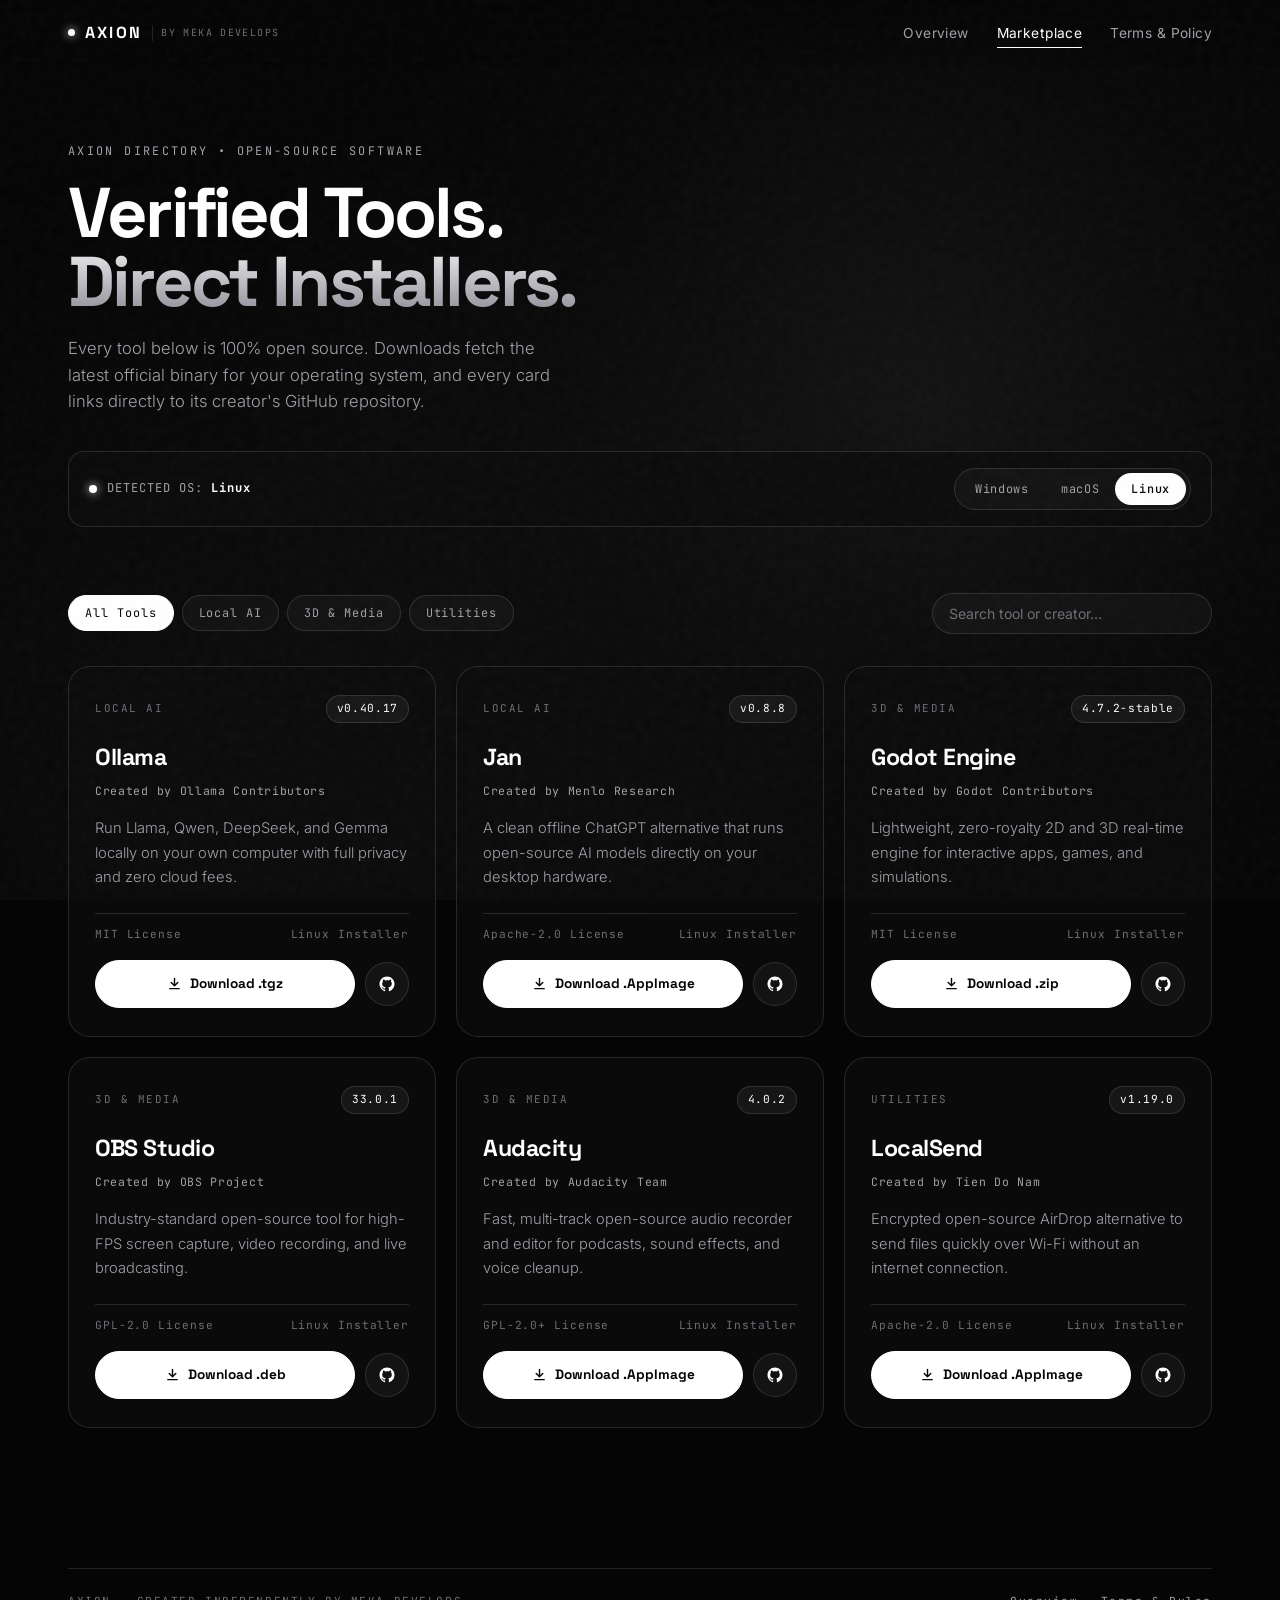
==== marketplace.html @ 970dd186 "Add marketplace.html for open-source tools listing This file contains the HTML structure for the mar" ====
<!DOCTYPE html>
<html lang="en">
<head>
  <meta charset="UTF-8">
  <meta name="viewport" content="width=device-width, initial-scale=1.0">
  <meta name="theme-color" content="#050505">
  <title>Marketplace — AXION Open-Source Software | Meka Develops</title>
  <meta name="description" content="Download verified open-source tools directly for Windows, macOS, and Linux with live latest versions and creator GitHub links.">

  <link rel="icon" type="image/svg+xml" href="data:image/svg+xml,%3Csvg xmlns='http://www.w3.org/2000/svg' viewBox='0 0 64 64'%3E%3Crect width='64' height='64' rx='16' fill='%23050505'/%3E%3Crect x='14' y='22' width='36' height='20' rx='10' fill='%23ffffff'/%3E%3Crect x='18' y='26' width='28' height='12' rx='6' fill='%23050505'/%3E%3Ccircle cx='26' cy='32' r='2.5' fill='%23ffffff'/%3E%3Ccircle cx='38' cy='32' r='2.5' fill='%23ffffff'/%3E%3C/svg%3E">

  <link rel="preconnect" href="https://fonts.googleapis.com">
  <link rel="preconnect" href="https://fonts.gstatic.com" crossorigin>
  <link href="https://fonts.googleapis.com/css2?family=Inter:wght@300;400;500&family=JetBrains+Mono:wght@400;500&family=Space+Grotesk:wght@500;700&display=swap" rel="stylesheet">

  <link rel="stylesheet" href="css/style.css">
</head>
<body>
  <a href="#main-content" class="skip-link">Skip to main content</a>
  <div class="grain-overlay" aria-hidden="true"></div>

  <div class="cursor-dot" id="cursor-dot" aria-hidden="true"></div>
  <div class="cursor-ring" id="cursor-ring" aria-hidden="true"></div>

  <header class="site-header">
    <div class="container header-inner">
      <a href="index.html" class="brand" data-cursor="link">
        <span class="brand-dot" aria-hidden="true"></span>
        <span>AXION</span>
        <span class="brand-sub">BY MEKA DEVELOPS</span>
      </a>

      <nav class="site-nav" aria-label="Primary navigation">
        <a href="index.html" class="nav-link" data-cursor="link">Overview</a>
        <a href="marketplace.html" class="nav-link is-active" data-cursor="link">Marketplace</a>
        <a href="terms.html" class="nav-link" data-cursor="link">Terms &amp; Policy</a>
      </nav>
    </div>
  </header>

  <main id="main-content">
    <section class="page-hero">
      <div class="container">
        <p class="eyebrow hero-animate">AXION DIRECTORY • OPEN-SOURCE SOFTWARE</p>
        <h1 class="page-hero-title hero-animate">Verified Tools.<br>Direct Installers.</h1>
        <p class="hero-subtitle hero-animate">
          Every tool below is 100% open source. Downloads fetch the latest official binary for your operating system, and every card links directly to its creator's GitHub repository.
        </p>

        <!-- Automatic OS Detector & Platform Switcher -->
        <div class="os-banner hero-animate">
          <div class="os-detected">
            <span class="os-dot" aria-hidden="true"></span>
            <span>DETECTED OS: <strong id="detected-os-name">Windows</strong></span>
          </div>

          <div class="os-switcher" role="group" aria-label="Choose target operating system">
            <button type="button" class="os-btn" data-os="windows" data-cursor="button">Windows</button>
            <button type="button" class="os-btn" data-os="mac" data-cursor="button">macOS</button>
            <button type="button" class="os-btn" data-os="linux" data-cursor="button">Linux</button>
          </div>
        </div>
      </div>
    </section>

    <section class="section">
      <div class="container">
        <!-- Category Filters & Search -->
        <div class="marketplace-controls">
          <div class="category-tabs" role="group" aria-label="Filter software by category">
            <button type="button" class="cat-tab is-active" data-category="all" data-cursor="button">All Tools</button>
            <button type="button" class="cat-tab" data-category="ai" data-cursor="button">Local AI</button>
            <button type="button" class="cat-tab" data-category="media" data-cursor="button">3D &amp; Media</button>
            <button type="button" class="cat-tab" data-category="utils" data-cursor="button">Utilities</button>
          </div>

          <div class="search-wrap">
            <input
              type="search"
              id="tool-search"
              class="search-input"
              placeholder="Search tool or creator..."
              aria-label="Search open-source tools"
            >
          </div>
        </div>

        <!-- Open-Source Tool Cards Grid -->
        <div class="tools-grid">
          <!-- 1. Ollama -->
          <article class="tool-card reveal" data-tool-id="ollama" data-category="ai">
            <div class="tool-top">
              <span class="tool-category">Local AI</span>
              <span class="version-badge">v0.40.17</span>
            </div>
            <h2 class="tool-name">Ollama</h2>
            <p class="tool-creator">Created by Ollama Contributors</p>
            <p class="tool-desc">
              Run Llama, Qwen, DeepSeek, and Gemma locally on your own computer with full privacy and zero cloud fees.
            </p>
            <div class="tool-meta-row">
              <span>MIT License</span>
              <span class="tool-os-target">Windows Installer</span>
            </div>
            <div class="tool-actions">
              <a href="https://ollama.com/download/OllamaSetup.exe" class="tool-download-btn" data-cursor="button">
                <svg width="15" height="15" viewBox="0 0 16 16" fill="none" aria-hidden="true">
                  <path d="M8 2.5V10.5M8 10.5L11.5 7M8 10.5L4.5 7M3 13.5H13" stroke="currentColor" stroke-width="1.5" stroke-linecap="round" stroke-linejoin="round"/>
                </svg>
                <span class="dl-label">Download .exe</span>
              </a>
              <a href="https://github.com/ollama/ollama" target="_blank" rel="noopener noreferrer" class="tool-github-btn" aria-label="View Ollama on GitHub" title="View source on GitHub" data-cursor="button">
                <svg width="18" height="18" viewBox="0 0 24 24" fill="currentColor" aria-hidden="true">
                  <path d="M12 2C6.477 2 2 6.484 2 12.017c0 4.425 2.865 8.18 6.839 9.504.5.092.682-.217.682-.483 0-.237-.008-.868-.013-1.703-2.782.605-3.369-1.343-3.369-1.343-.454-1.158-1.11-1.466-1.11-1.466-.908-.62.069-.608.069-.608 1.003.07 1.53 1.032 1.53 1.032.892 1.53 2.341 1.088 2.91.832.092-.647.35-1.088.636-1.338-2.22-.253-4.555-1.113-4.555-4.951 0-1.093.39-1.988 1.029-2.688-.103-.253-.446-1.272.098-2.65 0 0 .84-.27 2.75 1.026A9.564 9.564 0 0112 6.844c.85.004 1.705.115 2.504.337 1.909-1.296 2.747-1.027 2.747-1.027.546 1.379.202 2.398.1 2.651.64.7 1.028 1.595 1.028 2.688 0 3.848-2.339 4.695-4.566 4.943.359.309.678.92.678 1.855 0 1.338-.012 2.419-.012 2.747 0 .268.18.58.688.482A10.019 10.019 0 0022 12.017C22 6.484 17.522 2 12 2z"/>
                </svg>
              </a>
            </div>
          </article>

          <!-- 2. Jan -->
          <article class="tool-card reveal" data-tool-id="jan" data-category="ai">
            <div class="tool-top">
              <span class="tool-category">Local AI</span>
              <span class="version-badge">v0.8.8</span>
            </div>
            <h2 class="tool-name">Jan</h2>
            <p class="tool-creator">Created by Menlo Research</p>
            <p class="tool-desc">
              A clean offline ChatGPT alternative that runs open-source AI models directly on your desktop hardware.
            </p>
            <div class="tool-meta-row">
              <span>Apache-2.0 License</span>
              <span class="tool-os-target">Windows Installer</span>
            </div>
            <div class="tool-actions">
              <a href="https://github.com/janhq/jan/releases/latest" class="tool-download-btn" data-cursor="button">
                <svg width="15" height="15" viewBox="0 0 16 16" fill="none" aria-hidden="true">
                  <path d="M8 2.5V10.5M8 10.5L11.5 7M8 10.5L4.5 7M3 13.5H13" stroke="currentColor" stroke-width="1.5" stroke-linecap="round" stroke-linejoin="round"/>
                </svg>
                <span class="dl-label">Download .exe</span>
              </a>
              <a href="https://github.com/janhq/jan" target="_blank" rel="noopener noreferrer" class="tool-github-btn" aria-label="View Jan on GitHub" title="View source on GitHub" data-cursor="button">
                <svg width="18" height="18" viewBox="0 0 24 24" fill="currentColor" aria-hidden="true">
                  <path d="M12 2C6.477 2 2 6.484 2 12.017c0 4.425 2.865 8.18 6.839 9.504.5.092.682-.217.682-.483 0-.237-.008-.868-.013-1.703-2.782.605-3.369-1.343-3.369-1.343-.454-1.158-1.11-1.466-1.11-1.466-.908-.62.069-.608.069-.608 1.003.07 1.53 1.032 1.53 1.032.892 1.53 2.341 1.088 2.91.832.092-.647.35-1.088.636-1.338-2.22-.253-4.555-1.113-4.555-4.951 0-1.093.39-1.988 1.029-2.688-.103-.253-.446-1.272.098-2.65 0 0 .84-.27 2.75 1.026A9.564 9.564 0 0112 6.844c.85.004 1.705.115 2.504.337 1.909-1.296 2.747-1.027 2.747-1.027.546 1.379.202 2.398.1 2.651.64.7 1.028 1.595 1.028 2.688 0 3.848-2.339 4.695-4.566 4.943.359.309.678.92.678 1.855 0 1.338-.012 2.419-.012 2.747 0 .268.18.58.688.482A10.019 10.019 0 0022 12.017C22 6.484 17.522 2 12 2z"/>
                </svg>
              </a>
            </div>
          </article>

          <!-- 3. Godot Engine -->
          <article class="tool-card reveal" data-tool-id="godot" data-category="media">
            <div class="tool-top">
              <span class="tool-category">3D &amp; Media</span>
              <span class="version-badge">4.7.2-stable</span>
            </div>
            <h2 class="tool-name">Godot Engine</h2>
            <p class="tool-creator">Created by Godot Contributors</p>
            <p class="tool-desc">
              Lightweight, zero-royalty 2D and 3D real-time engine for interactive apps, games, and simulations.
            </p>
            <div class="tool-meta-row">
              <span>MIT License</span>
              <span class="tool-os-target">Windows Installer</span>
            </div>
            <div class="tool-actions">
              <a href="https://github.com/godotengine/godot/releases/download/4.7.2-stable/Godot_v4.7.2-stable_win64.exe.zip" class="tool-download-btn" data-cursor="button">
                <svg width="15" height="15" viewBox="0 0 16 16" fill="none" aria-hidden="true">
                  <path d="M8 2.5V10.5M8 10.5L11.5 7M8 10.5L4.5 7M3 13.5H13" stroke="currentColor" stroke-width="1.5" stroke-linecap="round" stroke-linejoin="round"/>
                </svg>
                <span class="dl-label">Download .zip</span>
              </a>
              <a href="https://github.com/godotengine/godot" target="_blank" rel="noopener noreferrer" class="tool-github-btn" aria-label="View Godot Engine on GitHub" title="View source on GitHub" data-cursor="button">
                <svg width="18" height="18" viewBox="0 0 24 24" fill="currentColor" aria-hidden="true">
                  <path d="M12 2C6.477 2 2 6.484 2 12.017c0 4.425 2.865 8.18 6.839 9.504.5.092.682-.217.682-.483 0-.237-.008-.868-.013-1.703-2.782.605-3.369-1.343-3.369-1.343-.454-1.158-1.11-1.466-1.11-1.466-.908-.62.069-.608.069-.608 1.003.07 1.53 1.032 1.53 1.032.892 1.53 2.341 1.088 2.91.832.092-.647.35-1.088.636-1.338-2.22-.253-4.555-1.113-4.555-4.951 0-1.093.39-1.988 1.029-2.688-.103-.253-.446-1.272.098-2.65 0 0 .84-.27 2.75 1.026A9.564 9.564 0 0112 6.844c.85.004 1.705.115 2.504.337 1.909-1.296 2.747-1.027 2.747-1.027.546 1.379.202 2.398.1 2.651.64.7 1.028 1.595 1.028 2.688 0 3.848-2.339 4.695-4.566 4.943.359.309.678.92.678 1.855 0 1.338-.012 2.419-.012 2.747 0 .268.18.58.688.482A10.019 10.019 0 0022 12.017C22 6.484 17.522 2 12 2z"/>
                </svg>
              </a>
            </div>
          </article>

          <!-- 4. OBS Studio -->
          <article class="tool-card reveal" data-tool-id="obs" data-category="media">
            <div class="tool-top">
              <span class="tool-category">3D &amp; Media</span>
              <span class="version-badge">33.0.1</span>
            </div>
            <h2 class="tool-name">OBS Studio</h2>
            <p class="tool-creator">Created by OBS Project</p>
            <p class="tool-desc">
              Industry-standard open-source tool for high-FPS screen capture, video recording, and live broadcasting.
            </p>
            <div class="tool-meta-row">
              <span>GPL-2.0 License</span>
              <span class="tool-os-target">Windows Installer</span>
            </div>
            <div class="tool-actions">
              <a href="https://github.com/obsproject/obs-studio/releases/download/33.0.1/OBS-Studio-33.0.1-Windows-x64-Installer.exe" class="tool-download-btn" data-cursor="button">
                <svg width="15" height="15" viewBox="0 0 16 16" fill="none" aria-hidden="true">
                  <path d="M8 2.5V10.5M8 10.5L11.5 7M8 10.5L4.5 7M3 13.5H13" stroke="currentColor" stroke-width="1.5" stroke-linecap="round" stroke-linejoin="round"/>
                </svg>
                <span class="dl-label">Download .exe</span>
              </a>
              <a href="https://github.com/obsproject/obs-studio" target="_blank" rel="noopener noreferrer" class="tool-github-btn" aria-label="View OBS Studio on GitHub" title="View source on GitHub" data-cursor="button">
                <svg width="18" height="18" viewBox="0 0 24 24" fill="currentColor" aria-hidden="true">
                  <path d="M12 2C6.477 2 2 6.484 2 12.017c0 4.425 2.865 8.18 6.839 9.504.5.092.682-.217.682-.483 0-.237-.008-.868-.013-1.703-2.782.605-3.369-1.343-3.369-1.343-.454-1.158-1.11-1.466-1.11-1.466-.908-.62.069-.608.069-.608 1.003.07 1.53 1.032 1.53 1.032.892 1.53 2.341 1.088 2.91.832.092-.647.35-1.088.636-1.338-2.22-.253-4.555-1.113-4.555-4.951 0-1.093.39-1.988 1.029-2.688-.103-.253-.446-1.272.098-2.65 0 0 .84-.27 2.75 1.026A9.564 9.564 0 0112 6.844c.85.004 1.705.115 2.504.337 1.909-1.296 2.747-1.027 2.747-1.027.546 1.379.202 2.398.1 2.651.64.7 1.028 1.595 1.028 2.688 0 3.848-2.339 4.695-4.566 4.943.359.309.678.92.678 1.855 0 1.338-.012 2.419-.012 2.747 0 .268.18.58.688.482A10.019 10.019 0 0022 12.017C22 6.484 17.522 2 12 2z"/>
                </svg>
              </a>
            </div>
          </article>

          <!-- 5. Audacity -->
          <article class="tool-card reveal" data-tool-id="audacity" data-category="media">
            <div class="tool-top">
              <span class="tool-category">3D &amp; Media</span>
              <span class="version-badge">4.0.2</span>
            </div>
            <h2 class="tool-name">Audacity</h2>
            <p class="tool-creator">Created by Audacity Team</p>
            <p class="tool-desc">
              Fast, multi-track open-source audio recorder and editor for podcasts, sound effects, and voice cleanup.
            </p>
            <div class="tool-meta-row">
              <span>GPL-2.0+ License</span>
              <span class="tool-os-target">Windows Installer</span>
            </div>
            <div class="tool-actions">
              <a href="https://github.com/audacity/audacity/releases/latest" class="tool-download-btn" data-cursor="button">
                <svg width="15" height="15" viewBox="0 0 16 16" fill="none" aria-hidden="true">
                  <path d="M8 2.5V10.5M8 10.5L11.5 7M8 10.5L4.5 7M3 13.5H13" stroke="currentColor" stroke-width="1.5" stroke-linecap="round" stroke-linejoin="round"/>
                </svg>
                <span class="dl-label">Download .exe</span>
              </a>
              <a href="https://github.com/audacity/audacity" target="_blank" rel="noopener noreferrer" class="tool-github-btn" aria-label="View Audacity on GitHub" title="View source on GitHub" data-cursor="button">
                <svg width="18" height="18" viewBox="0 0 24 24" fill="currentColor" aria-hidden="true">
                  <path d="M12 2C6.477 2 2 6.484 2 12.017c0 4.425 2.865 8.18 6.839 9.504.5.092.682-.217.682-.483 0-.237-.008-.868-.013-1.703-2.782.605-3.369-1.343-3.369-1.343-.454-1.158-1.11-1.466-1.11-1.466-.908-.62.069-.608.069-.608 1.003.07 1.53 1.032 1.53 1.032.892 1.53 2.341 1.088 2.91.832.092-.647.35-1.088.636-1.338-2.22-.253-4.555-1.113-4.555-4.951 0-1.093.39-1.988 1.029-2.688-.103-.253-.446-1.272.098-2.65 0 0 .84-.27 2.75 1.026A9.564 9.564 0 0112 6.844c.85.004 1.705.115 2.504.337 1.909-1.296 2.747-1.027 2.747-1.027.546 1.379.202 2.398.1 2.651.64.7 1.028 1.595 1.028 2.688 0 3.848-2.339 4.695-4.566 4.943.359.309.678.92.678 1.855 0 1.338-.012 2.419-.012 2.747 0 .268.18.58.688.482A10.019 10.019 0 0022 12.017C22 6.484 17.522 2 12 2z"/>
                </svg>
              </a>
            </div>
          </article>

          <!-- 6. LocalSend -->
          <article class="tool-card reveal" data-tool-id="localsend" data-category="utils">
            <div class="tool-top">
              <span class="tool-category">Utilities</span>
              <span class="version-badge">v1.19.0</span>
            </div>
            <h2 class="tool-name">LocalSend</h2>
            <p class="tool-creator">Created by Tien Do Nam</p>
            <p class="tool-desc">
              Encrypted open-source AirDrop alternative to send files quickly over Wi-Fi without an internet connection.
            </p>
            <div class="tool-meta-row">
              <span>Apache-2.0 License</span>
              <span class="tool-os-target">Windows Installer</span>
            </div>
            <div class="tool-actions">
              <a href="https://github.com/localsend/localsend/releases/latest" class="tool-download-btn" data-cursor="button">
                <svg width="15" height="15" viewBox="0 0 16 16" fill="none" aria-hidden="true">
                  <path d="M8 2.5V10.5M8 10.5L11.5 7M8 10.5L4.5 7M3 13.5H13" stroke="currentColor" stroke-width="1.5" stroke-linecap="round" stroke-linejoin="round"/>
                </svg>
                <span class="dl-label">Download .exe</span>
              </a>
              <a href="https://github.com/localsend/localsend" target="_blank" rel="noopener noreferrer" class="tool-github-btn" aria-label="View LocalSend on GitHub" title="View source on GitHub" data-cursor="button">
                <svg width="18" height="18" viewBox="0 0 24 24" fill="currentColor" aria-hidden="true">
                  <path d="M12 2C6.477 2 2 6.484 2 12.017c0 4.425 2.865 8.18 6.839 9.504.5.092.682-.217.682-.483 0-.237-.008-.868-.013-1.703-2.782.605-3.369-1.343-3.369-1.343-.454-1.158-1.11-1.466-1.11-1.466-.908-.62.069-.608.069-.608 1.003.07 1.53 1.032 1.53 1.032.892 1.53 2.341 1.088 2.91.832.092-.647.35-1.088.636-1.338-2.22-.253-4.555-1.113-4.555-4.951 0-1.093.39-1.988 1.029-2.688-.103-.253-.446-1.272.098-2.65 0 0 .84-.27 2.75 1.026A9.564 9.564 0 0112 6.844c.85.004 1.705.115 2.504.337 1.909-1.296 2.747-1.027 2.747-1.027.546 1.379.202 2.398.1 2.651.64.7 1.028 1.595 1.028 2.688 0 3.848-2.339 4.695-4.566 4.943.359.309.678.92.678 1.855 0 1.338-.012 2.419-.012 2.747 0 .268.18.58.688.482A10.019 10.019 0 0022 12.017C22 6.484 17.522 2 12 2z"/>
                </svg>
              </a>
            </div>
          </article>
        </div>

        <div id="marketplace-empty" class="empty-state" hidden>
          No matching open-source tools found. Try clearing your search filter.
        </div>

        <footer class="site-footer">
          <span>AXION — CREATED INDEPENDENTLY BY MEKA DEVELOPS</span>
          <div class="footer-links">
            <a href="index.html" data-cursor="link">Overview</a>
            <a href="terms.html" data-cursor="link">Terms &amp; Rules</a>
          </div>
        </footer>
      </div>
    </section>
  </main>

  <div id="download-toast" class="download-toast" role="status" aria-live="polite"></div>

  <script type="module" src="js/main.js"></script>
</body>
</html>
---- css/style.css ----
/* =========================================================
   AXION BY MEKA DEVELOPS — MONOCHROME DESIGN SYSTEM
   ========================================================= */

:root {
  --bg-deep: #050505;
  --bg-surface: rgba(12, 12, 12, 0.78);
  --bg-card: rgba(14, 14, 14, 0.72);
  --text-primary: #ffffff;
  --text-secondary: #a1a1aa;
  --text-muted: #6e6e77;
  --border-subtle: rgba(255, 255, 255, 0.12);
  --border-strong: rgba(255, 255, 255, 0.3);

  --font-display: "Space Grotesk", -apple-system, BlinkMacSystemFont, "Segoe UI", sans-serif;
  --font-body: "Inter", -apple-system, BlinkMacSystemFont, "Segoe UI", sans-serif;
  --font-mono: "JetBrains Mono", ui-monospace, SFMono-Regular, Menlo, monospace;

  --ease-out-expo: cubic-bezier(0.16, 1, 0.3, 1);
  --container-max: 1200px;
}

*,
*::before,
*::after {
  box-sizing: border-box;
}

html {
  scroll-behavior: smooth;
  background-color: var(--bg-deep);
  color: var(--text-primary);
  font-size: 16px;
  -webkit-font-smoothing: antialiased;
  -moz-osx-font-smoothing: grayscale;
}

body {
  margin: 0;
  font-family: var(--font-body);
  background-color: var(--bg-deep);
  color: var(--text-primary);
  line-height: 1.6;
  overflow-x: hidden;
}

::selection {
  background: #ffffff;
  color: #050505;
}

html.cursor-active,
html.cursor-active a,
html.cursor-active button,
html.cursor-active input {
  cursor: none;
}

.skip-link {
  position: fixed;
  top: -100px;
  left: 16px;
  z-index: 9999;
  padding: 10px 16px;
  background: #ffffff;
  color: #050505;
  font-family: var(--font-mono);
  font-size: 0.75rem;
  text-decoration: none;
  border-radius: 4px;
  transition: top 0.2s ease;
}

.skip-link:focus {
  top: 16px;
}

/* =========================================================
   ATMOSPHERE: SUBTLE RADIAL LIGHT & STATIC FILM GRAIN
   ========================================================= */

body::before {
  content: "";
  position: fixed;
  inset: 0;
  z-index: 0;
  pointer-events: none;
  background:
    radial-gradient(circle at 72% 45%, rgba(255, 255, 255, 0.06) 0%, rgba(255, 255, 255, 0.015) 36%, transparent 68%),
    radial-gradient(circle at 20% 80%, rgba(255, 255, 255, 0.03) 0%, transparent 50%);
}

.grain-overlay {
  position: fixed;
  inset: 0;
  z-index: 50;
  pointer-events: none;
  opacity: 0.035;
  background-image: url("data:image/svg+xml,%3Csvg viewBox='0 0 128 128' xmlns='http://www.w3.org/2000/svg'%3E%3Cfilter id='n'%3E%3CfeTurbulence type='fractalNoise' baseFrequency='0.85' numOctaves='2' stitchTiles='stitch'/%3E%3C/filter%3E%3Crect width='100%25' height='100%25' filter='url(%23n)'/%3E%3C/svg%3E");
  background-repeat: repeat;
}

/* =========================================================
   CUSTOM CURSOR (Desktop Fine Pointer Only)
   ========================================================= */

.cursor-dot,
.cursor-ring {
  position: fixed;
  top: 0;
  left: 0;
  pointer-events: none;
  z-index: 120;
  opacity: 0;
  border-radius: 50%;
  transform: translate3d(-100px, -100px, 0);
  transition: opacity 0.3s ease;
}

html.cursor-active .cursor-dot,
html.cursor-active .cursor-ring {
  opacity: 1;
}

.cursor-dot {
  width: 6px;
  height: 6px;
  margin: -3px 0 0 -3px;
  background: #ffffff;
  box-shadow: 0 0 12px rgba(255, 255, 255, 0.85);
}

.cursor-ring {
  width: 34px;
  height: 34px;
  margin: -17px 0 0 -17px;
  border: 1px solid rgba(255, 255, 255, 0.45);
  transition:
    width 0.25s var(--ease-out-expo),
    height 0.25s var(--ease-out-expo),
    margin 0.25s var(--ease-out-expo),
    border-color 0.25s ease,
    background-color 0.25s ease,
    opacity 0.3s ease;
}

.cursor-ring.is-hover {
  width: 54px;
  height: 54px;
  margin: -27px 0 0 -27px;
  border-color: rgba(255, 255, 255, 0.9);
  background-color: rgba(255, 255, 255, 0.06);
}

.cursor-ring.is-robot {
  width: 48px;
  height: 48px;
  margin: -24px 0 0 -24px;
  border-color: #ffffff;
  box-shadow: 0 0 18px rgba(255, 255, 255, 0.28);
}

@media (hover: none), (pointer: coarse) {
  .cursor-dot,
  .cursor-ring {
    display: none !important;
  }
}

/* =========================================================
   FIXED 3D STAGE & LOADER
   ========================================================= */

.robot-stage {
  position: fixed;
  inset: 0;
  z-index: 1;
  pointer-events: none;
}

.canvas-container {
  width: 100%;
  height: 100%;
}

.canvas-container canvas {
  display: block;
  width: 100% !important;
  height: 100% !important;
}

.robot-loader {
  position: fixed;
  right: 8%;
  top: 50%;
  transform: translateY(-50%);
  width: min(260px, 60vw);
  display: flex;
  flex-direction: column;
  align-items: center;
  gap: 14px;
  z-index: 3;
  transition: opacity 0.6s var(--ease-out-expo), visibility 0.6s ease;
}

.robot-loader.is-hidden {
  opacity: 0;
  visibility: hidden;
}

.loader-track {
  width: 100%;
  height: 1px;
  background: rgba(255, 255, 255, 0.16);
  overflow: hidden;
}

.loader-bar {
  width: 0%;
  height: 100%;
  background: #ffffff;
  box-shadow: 0 0 10px rgba(255, 255, 255, 0.8);
  transition: width 0.25s ease;
}

.loader-label {
  font-family: var(--font-mono);
  font-size: 0.68rem;
  letter-spacing: 0.2em;
  color: var(--text-secondary);
}

.webgl-fallback {
  position: fixed;
  right: 8%;
  top: 50%;
  transform: translateY(-50%);
  width: min(320px, 80vw);
  padding: 32px 24px;
  text-align: center;
  border: 1px solid var(--border-subtle);
  border-radius: 16px;
  background: var(--bg-surface);
  backdrop-filter: blur(12px);
}

.fallback-emblem {
  width: 110px;
  height: 68px;
  margin: 0 auto 18px;
  border-radius: 34px;
  border: 1px solid rgba(255, 255, 255, 0.5);
  display: grid;
  place-items: center;
}

.fallback-visor {
  width: 78px;
  height: 36px;
  border-radius: 18px;
  background: #000000;
  border: 1px solid rgba(255, 255, 255, 0.2);
  display: flex;
  align-items: center;
  justify-content: center;
  gap: 18px;
}

.fallback-visor span {
  width: 7px;
  height: 7px;
  border-radius: 50%;
  background: #ffffff;
  box-shadow: 0 0 10px #ffffff;
}

.fallback-title {
  margin: 0 0 6px;
  font-family: var(--font-display);
  font-weight: 700;
  font-size: 1rem;
}

.fallback-desc {
  margin: 0;
  font-size: 0.85rem;
  color: var(--text-secondary);
}

/* =========================================================
   SENTINEL INTERACTIVE GUIDE HUD
   ========================================================= */

.sentinel-guide {
  position: fixed;
  right: 28px;
  bottom: 28px;
  z-index: 35;
  width: min(370px, calc(100vw - 32px));
  padding: 20px 22px;
  border: 1px solid rgba(255, 255, 255, 0.18);
  border-radius: 18px;
  background: rgba(10, 10, 12, 0.88);
  backdrop-filter: blur(18px);
  box-shadow: 0 24px 60px rgba(0, 0, 0, 0.68);
  opacity: 0;
  visibility: hidden;
  pointer-events: none;
  transform: translateY(16px);
  transition:
    opacity 0.55s var(--ease-out-expo),
    transform 0.55s var(--ease-out-expo),
    visibility 0.55s ease;
}

.sentinel-guide.is-open {
  opacity: 1;
  visibility: visible;
  pointer-events: auto;
  transform: translateY(0);
}

.guide-top {
  display: flex;
  align-items: center;
  justify-content: space-between;
  margin-bottom: 12px;
}

.guide-badge {
  display: inline-flex;
  align-items: center;
  gap: 8px;
  font-family: var(--font-mono);
  font-size: 0.68rem;
  letter-spacing: 0.16em;
  color: var(--text-secondary);
}

.guide-status-dot {
  width: 6px;
  height: 6px;
  border-radius: 50%;
  background: #ffffff;
  box-shadow: 0 0 8px rgba(255, 255, 255, 0.9);
}

.guide-close {
  background: transparent;
  border: 1px solid transparent;
  color: var(--text-secondary);
  width: 28px;
  height: 28px;
  border-radius: 50%;
  display: grid;
  place-items: center;
  padding: 0;
  transition: color 0.2s ease, border-color 0.2s ease, background-color 0.2s ease;
}

.guide-close:hover,
.guide-close:focus-visible {
  color: #ffffff;
  border-color: var(--border-subtle);
  background: rgba(255, 255, 255, 0.06);
}

.guide-title {
  margin: 0 0 6px;
  font-family: var(--font-display);
  font-size: 1.08rem;
  font-weight: 700;
  letter-spacing: -0.02em;
  color: var(--text-primary);
}

.guide-text {
  margin: 0 0 18px;
  font-size: 0.88rem;
  font-weight: 300;
  line-height: 1.55;
  color: var(--text-secondary);
}

.guide-footer {
  display: flex;
  align-items: center;
  justify-content: space-between;
  gap: 12px;
}

.guide-dots {
  display: flex;
  align-items: center;
  gap: 6px;
}

.guide-dot {
  width: 6px;
  height: 6px;
  border-radius: 999px;
  background: rgba(255, 255, 255, 0.22);
  transition: width 0.3s var(--ease-out-expo), background-color 0.3s ease;
}

.guide-dot.is-active {
  width: 18px;
  background: #ffffff;
}

.guide-actions {
  display: flex;
  align-items: center;
  gap: 10px;
}

.guide-skip {
  background: transparent;
  border: none;
  padding: 7px 10px;
  font-family: var(--font-mono);
  font-size: 0.72rem;
  letter-spacing: 0.08em;
  color: var(--text-muted);
  transition: color 0.2s ease;
}

.guide-skip:hover,
.guide-skip:focus-visible {
  color: var(--text-primary);
}

.guide-next {
  background: #ffffff;
  color: #050505;
  border: 1px solid #ffffff;
  border-radius: 999px;
  padding: 8px 16px;
  font-family: var(--font-display);
  font-size: 0.8rem;
  font-weight: 700;
  letter-spacing: -0.01em;
  transition: transform 0.25s var(--ease-out-expo), box-shadow 0.25s ease;
}

.guide-next:hover,
.guide-next:focus-visible {
  transform: translateY(-1px);
  box-shadow: 0 6px 20px rgba(255, 255, 255, 0.25);
}

/* =========================================================
   LAYOUT & NAVIGATION
   ========================================================= */

.container {
  width: 100%;
  max-width: var(--container-max);
  margin: 0 auto;
  padding: 0 28px;
}

.site-header {
  position: fixed;
  top: 0;
  left: 0;
  right: 0;
  z-index: 30;
  padding: 20px 0;
  background: linear-gradient(to bottom, rgba(5, 5, 5, 0.92) 0%, rgba(5, 5, 5, 0.4) 75%, rgba(5, 5, 5, 0) 100%);
  backdrop-filter: blur(8px);
}

.header-inner {
  display: flex;
  align-items: center;
  justify-content: space-between;
  gap: 16px;
}

.brand {
  display: inline-flex;
  align-items: center;
  gap: 10px;
  font-family: var(--font-display);
  font-size: 1rem;
  font-weight: 700;
  letter-spacing: 0.14em;
  color: var(--text-primary);
  text-decoration: none;
}

.brand-sub {
  font-family: var(--font-mono);
  font-size: 0.62rem;
  font-weight: 400;
  letter-spacing: 0.14em;
  color: var(--text-muted);
  padding-left: 8px;
  border-left: 1px solid var(--border-subtle);
}

.brand-dot {
  width: 7px;
  height: 7px;
  border-radius: 50%;
  background: #ffffff;
  box-shadow: 0 0 10px rgba(255, 255, 255, 0.9);
  animation: pulseDot 2.8s ease-in-out infinite;
}

@keyframes pulseDot {
  0%, 100% { opacity: 1; transform: scale(1); }
  50% { opacity: 0.4; transform: scale(0.82); }
}

.site-nav {
  display: flex;
  align-items: center;
  gap: 28px;
}

.nav-link {
  position: relative;
  font-size: 0.86rem;
  letter-spacing: 0.03em;
  color: var(--text-secondary);
  text-decoration: none;
  transition: color 0.25s ease;
}

.nav-link::after {
  content: "";
  position: absolute;
  left: 0;
  bottom: -4px;
  width: 100%;
  height: 1px;
  background: #ffffff;
  transform: scaleX(0);
  transform-origin: right;
  transition: transform 0.3s var(--ease-out-expo);
}

.nav-link:hover,
.nav-link:focus-visible,
.nav-link.is-active {
  color: var(--text-primary);
}

.nav-link:hover::after,
.nav-link:focus-visible::after,
.nav-link.is-active::after {
  transform: scaleX(1);
  transform-origin: left;
}

main {
  position: relative;
  z-index: 2;
}

.section {
  position: relative;
}

/* =========================================================
   BUTTONS
   ========================================================= */

.btn-primary,
.btn-secondary {
  display: inline-flex;
  align-items: center;
  justify-content: center;
  gap: 10px;
  padding: 14px 26px;
  border-radius: 999px;
  font-family: var(--font-display);
  font-size: 0.9rem;
  font-weight: 700;
  letter-spacing: -0.01em;
  text-decoration: none;
  transition:
    transform 0.3s var(--ease-out-expo),
    box-shadow 0.3s ease,
    background-color 0.25s ease,
    border-color 0.25s ease,
    color 0.25s ease;
}

.btn-primary {
  background: #ffffff;
  color: #050505;
  border: 1px solid #ffffff;
}

.btn-primary:hover,
.btn-primary:focus-visible {
  transform: translateY(-2px);
  box-shadow: 0 10px 30px rgba(255, 255, 255, 0.22);
}

.btn-primary svg {
  transition: transform 0.3s var(--ease-out-expo);
}

.btn-primary:hover svg {
  transform: translateX(3px);
}

.btn-secondary {
  background: rgba(255, 255, 255, 0.04);
  color: var(--text-primary);
  border: 1px solid var(--border-subtle);
  font-weight: 500;
}

.btn-secondary:hover,
.btn-secondary:focus-visible {
  transform: translateY(-2px);
  border-color: var(--border-strong);
  background: rgba(255, 255, 255, 0.09);
}

/* =========================================================
   HERO SECTION & SUBPAGE HERO
   ========================================================= */

.hero-section {
  min-height: 100vh;
  min-height: 100svh;
  display: flex;
  align-items: center;
  padding: 110px 0 60px;
}

.hero-grid {
  display: grid;
  grid-template-columns: minmax(0, 1.05fr) minmax(0, 0.95fr);
  align-items: center;
  gap: 40px;
}

.hero-content {
  max-width: 580px;
}

.page-hero {
  padding: 142px 0 42px;
}

.page-hero-title {
  margin: 0 0 18px;
  font-family: var(--font-display);
  font-weight: 700;
  font-size: clamp(2.5rem, 5.5vw, 4.6rem);
  line-height: 0.98;
  letter-spacing: -0.04em;
  background: linear-gradient(180deg, #ffffff 40%, #8c8c96 100%);
  -webkit-background-clip: text;
  background-clip: text;
  color: transparent;
}

.eyebrow {
  margin: 0 0 18px;
  font-family: var(--font-mono);
  font-size: 0.74rem;
  letter-spacing: 0.2em;
  text-transform: uppercase;
  color: var(--text-secondary);
}

.hero-title {
  margin: 0 0 24px;
  font-family: var(--font-display);
  font-weight: 700;
  font-size: clamp(3.1rem, 6.8vw, 6rem);
  line-height: 0.96;
  letter-spacing: -0.045em;
  background: linear-gradient(180deg, #ffffff 35%, #8c8c96 100%);
  -webkit-background-clip: text;
  background-clip: text;
  color: transparent;
}

.hero-subtitle {
  margin: 0 0 36px;
  max-width: 500px;
  font-size: clamp(1rem, 1.3vw, 1.12rem);
  font-weight: 300;
  color: var(--text-secondary);
}

.hero-actions {
  display: flex;
  align-items: center;
  flex-wrap: wrap;
  gap: 14px;
}

.hero-hint {
  margin: 28px 0 0;
  font-family: var(--font-mono);
  font-size: 0.72rem;
  letter-spacing: 0.1em;
  text-transform: uppercase;
  color: var(--text-muted);
  line-height: 1.8;
}

.hint-replay {
  background: none;
  border: none;
  padding: 0;
  margin-left: 4px;
  font-family: inherit;
  font-size: inherit;
  letter-spacing: inherit;
  text-transform: inherit;
  color: var(--text-secondary);
  text-decoration: underline;
  text-underline-offset: 3px;
  transition: color 0.2s ease;
}

.hint-replay:hover,
.hint-replay:focus-visible {
  color: #ffffff;
}

.hero-stage-spacer {
  min-height: 440px;
}

.hero-animate {
  animation: heroRise 0.9s var(--ease-out-expo) both;
}

.hero-animate:nth-child(1) { animation-delay: 0.05s; }
.hero-animate:nth-child(2) { animation-delay: 0.14s; }
.hero-animate:nth-child(3) { animation-delay: 0.24s; }
.hero-animate:nth-child(4) { animation-delay: 0.34s; }
.hero-animate:nth-child(5) { animation-delay: 0.44s; }

@keyframes heroRise {
  from {
    opacity: 0;
    transform: translateY(18px);
  }
  to {
    opacity: 1;
    transform: translateY(0);
  }
}

/* =========================================================
   LIVE CATEGORY SWITCHER (HOME)
   ========================================================= */

.switcher-intro {
  margin-top: 18px;
  max-width: 640px;
}

.model-switcher {
  display: flex;
  flex-wrap: wrap;
  gap: 12px;
  margin: 28px 0 24px;
}

.model-pill {
  display: inline-flex;
  align-items: center;
  gap: 10px;
  padding: 12px 18px;
  border-radius: 999px;
  border: 1px solid var(--border-subtle);
  background: rgba(255, 255, 255, 0.03);
  color: var(--text-secondary);
  font-family: var(--font-display);
  font-size: 0.9rem;
  font-weight: 500;
  transition:
    background-color 0.25s ease,
    border-color 0.25s ease,
    color 0.25s ease,
    transform 0.25s var(--ease-out-expo);
}

.model-pill:hover,
.model-pill:focus-visible {
  border-color: var(--border-strong);
  color: var(--text-primary);
  transform: translateY(-2px);
}

.model-pill.is-active {
  background: #ffffff;
  color: #050505;
  border-color: #ffffff;
  font-weight: 700;
}

.pill-code {
  font-family: var(--font-mono);
  font-size: 0.7rem;
  letter-spacing: 0.1em;
  opacity: 0.72;
}

.model-live-readout {
  display: flex;
  align-items: center;
  justify-content: space-between;
  flex-wrap: wrap;
  gap: 24px;
  padding: 24px 26px;
  border: 1px solid var(--border-subtle);
  border-radius: 16px;
  background: rgba(6, 6, 8, 0.7);
}

.readout-main {
  flex: 1 1 360px;
}

.readout-title {
  margin: 0 0 8px;
  font-family: var(--font-display);
  font-size: 1.2rem;
  font-weight: 700;
}

.readout-meta {
  display: flex;
  align-items: center;
  flex-wrap: wrap;
  gap: 24px;
}

.readout-stat {
  display: flex;
  flex-direction: column;
  gap: 4px;
}

.readout-val {
  font-family: var(--font-display);
  font-size: 1.15rem;
  font-weight: 700;
}

.readout-link {
  padding: 10px 18px;
  font-size: 0.82rem;
}

/* =========================================================
   CONTENT SECTIONS
   ========================================================= */

.content-section {
  padding: 108px 0;
}

.section-header {
  max-width: 640px;
  margin-bottom: 48px;
}

.section-title {
  margin: 0;
  font-family: var(--font-display);
  font-weight: 700;
  font-size: clamp(2rem, 4.2vw, 3.3rem);
  line-height: 1.06;
  letter-spacing: -0.035em;
}

.editorial-card,
.specs-panel,
.contact-card {
  padding: clamp(28px, 5vw, 56px);
  border: 1px solid var(--border-subtle);
  border-radius: 24px;
  background: var(--bg-surface);
  backdrop-filter: blur(16px);
}

.body-text {
  margin: 0;
  font-size: 1rem;
  font-weight: 300;
  line-height: 1.75;
  color: var(--text-secondary);
}

.arch-grid {
  display: grid;
  grid-template-columns: repeat(2, minmax(0, 1fr));
  gap: 20px;
}

.arch-card {
  padding: 34px 30px;
  border: 1px solid var(--border-subtle);
  border-radius: 20px;
  background: var(--bg-card);
  backdrop-filter: blur(14px);
  transition:
    border-color 0.3s ease,
    transform 0.35s var(--ease-out-expo),
    background-color 0.3s ease;
}

.arch-card:hover {
  border-color: var(--border-strong);
  background: rgba(22, 22, 24, 0.85);
  transform: translateY(-4px);
}

.card-index {
  display: inline-block;
  margin-bottom: 20px;
  font-family: var(--font-mono);
  font-size: 0.78rem;
  letter-spacing: 0.14em;
  color: var(--text-muted);
}

.card-title {
  margin: 0 0 10px;
  font-family: var(--font-display);
  font-size: 1.3rem;
  font-weight: 700;
  letter-spacing: -0.02em;
}

.card-text {
  margin: 0;
  font-size: 0.95rem;
  font-weight: 300;
  line-height: 1.68;
  color: var(--text-secondary);
}

.specs-header {
  margin-bottom: 40px;
}

.specs-grid {
  display: grid;
  grid-template-columns: repeat(4, minmax(0, 1fr));
  gap: 24px;
  padding-top: 32px;
  border-top: 1px solid var(--border-subtle);
}

.spec-item {
  display: flex;
  flex-direction: column;
  gap: 8px;
}

.spec-value {
  font-family: var(--font-display);
  font-size: clamp(1.9rem, 3vw, 2.75rem);
  font-weight: 700;
  letter-spacing: -0.03em;
  color: var(--text-primary);
}

.spec-label {
  font-family: var(--font-mono);
  font-size: 0.72rem;
  letter-spacing: 0.14em;
  text-transform: uppercase;
  color: var(--text-muted);
}

/* =========================================================
   OPEN-SOURCE MARKETPLACE (marketplace.html)
   ========================================================= */

.os-banner {
  margin-top: 28px;
  padding: 16px 20px;
  border: 1px solid var(--border-subtle);
  border-radius: 16px;
  background: var(--bg-surface);
  display: flex;
  align-items: center;
  justify-content: space-between;
  flex-wrap: wrap;
  gap: 16px;
}

.os-detected {
  display: flex;
  align-items: center;
  gap: 10px;
  font-family: var(--font-mono);
  font-size: 0.76rem;
  letter-spacing: 0.08em;
  color: var(--text-secondary);
}

.os-detected strong {
  color: var(--text-primary);
}

.os-dot {
  width: 8px;
  height: 8px;
  border-radius: 50%;
  background: #ffffff;
  box-shadow: 0 0 10px rgba(255, 255, 255, 0.85);
}

.os-switcher {
  display: inline-flex;
  padding: 4px;
  border-radius: 999px;
  border: 1px solid var(--border-subtle);
  background: rgba(255, 255, 255, 0.03);
}

.os-btn {
  border: none;
  background: transparent;
  color: var(--text-secondary);
  padding: 8px 16px;
  border-radius: 999px;
  font-family: var(--font-mono);
  font-size: 0.74rem;
  letter-spacing: 0.06em;
  transition: background-color 0.22s ease, color 0.22s ease;
}

.os-btn:hover {
  color: var(--text-primary);
}

.os-btn.is-active {
  background: #ffffff;
  color: #050505;
  font-weight: 500;
}

.marketplace-controls {
  display: flex;
  align-items: center;
  justify-content: space-between;
  flex-wrap: wrap;
  gap: 16px;
  margin: 24px 0 32px;
}

.category-tabs {
  display: flex;
  flex-wrap: wrap;
  gap: 8px;
}

.cat-tab {
  border: 1px solid var(--border-subtle);
  background: rgba(255, 255, 255, 0.03);
  color: var(--text-secondary);
  padding: 9px 16px;
  border-radius: 999px;
  font-family: var(--font-mono);
  font-size: 0.74rem;
  letter-spacing: 0.08em;
  transition: border-color 0.2s ease, background-color 0.2s ease, color 0.2s ease;
}

.cat-tab:hover {
  border-color: var(--border-strong);
  color: var(--text-primary);
}

.cat-tab.is-active {
  background: #ffffff;
  color: #050505;
  border-color: #ffffff;
}

.search-wrap {
  position: relative;
  flex: 0 1 280px;
  width: 100%;
}

.search-input {
  width: 100%;
  padding: 11px 16px;
  border-radius: 999px;
  border: 1px solid var(--border-subtle);
  background: rgba(255, 255, 255, 0.03);
  color: var(--text-primary);
  font-family: var(--font-body);
  font-size: 0.88rem;
  outline: none;
  transition: border-color 0.25s ease, background-color 0.25s ease;
}

.search-input::placeholder {
  color: var(--text-muted);
}

.search-input:focus {
  border-color: var(--border-strong);
  background: rgba(255, 255, 255, 0.06);
}

.tools-grid {
  display: grid;
  grid-template-columns: repeat(3, minmax(0, 1fr));
  gap: 20px;
  padding-bottom: 84px;
}

.tool-card {
  display: flex;
  flex-direction: column;
  padding: 28px 26px;
  border: 1px solid var(--border-subtle);
  border-radius: 22px;
  background: var(--bg-surface);
  backdrop-filter: blur(14px);
  transition: border-color 0.3s ease, transform 0.35s var(--ease-out-expo);
}

.tool-card:hover {
  transform: translateY(-4px);
  border-color: var(--border-strong);
}

.tool-card[hidden] {
  display: none;
}

.tool-top {
  display: flex;
  align-items: center;
  justify-content: space-between;
  gap: 10px;
  margin-bottom: 16px;
}

.tool-category {
  font-family: var(--font-mono);
  font-size: 0.68rem;
  letter-spacing: 0.14em;
  text-transform: uppercase;
  color: var(--text-muted);
}

.version-badge {
  font-family: var(--font-mono);
  font-size: 0.7rem;
  letter-spacing: 0.06em;
  padding: 4px 10px;
  border-radius: 999px;
  border: 1px solid var(--border-subtle);
  background: rgba(255, 255, 255, 0.05);
  color: var(--text-primary);
}

.tool-name {
  margin: 0 0 6px;
  font-family: var(--font-display);
  font-size: 1.45rem;
  font-weight: 700;
  letter-spacing: -0.02em;
}

.tool-creator {
  margin: 0 0 16px;
  font-family: var(--font-mono);
  font-size: 0.72rem;
  letter-spacing: 0.06em;
  color: var(--text-secondary);
}

.tool-desc {
  margin: 0 0 24px;
  font-size: 0.92rem;
  font-weight: 300;
  line-height: 1.65;
  color: var(--text-secondary);
  flex: 1;
}

.tool-meta-row {
  display: flex;
  align-items: center;
  justify-content: space-between;
  padding: 12px 0 16px;
  border-top: 1px solid var(--border-subtle);
  font-family: var(--font-mono);
  font-size: 0.7rem;
  letter-spacing: 0.08em;
  color: var(--text-muted);
}

.tool-actions {
  display: flex;
  align-items: center;
  gap: 10px;
}

.tool-download-btn {
  flex: 1;
  display: inline-flex;
  align-items: center;
  justify-content: center;
  gap: 8px;
  padding: 12px 16px;
  border-radius: 999px;
  border: 1px solid #ffffff;
  background: #ffffff;
  color: #050505;
  font-family: var(--font-display);
  font-size: 0.85rem;
  font-weight: 700;
  text-decoration: none;
  transition: transform 0.25s var(--ease-out-expo), box-shadow 0.25s ease, opacity 0.2s ease;
}

.tool-download-btn:hover,
.tool-download-btn:focus-visible {
  transform: translateY(-1px);
  box-shadow: 0 8px 24px rgba(255, 255, 255, 0.2);
}

.tool-download-btn.is-loading {
  opacity: 0.7;
  pointer-events: none;
}

.tool-github-btn {
  width: 44px;
  height: 44px;
  border-radius: 50%;
  border: 1px solid var(--border-subtle);
  background: rgba(255, 255, 255, 0.04);
  color: var(--text-primary);
  display: grid;
  place-items: center;
  flex-shrink: 0;
  text-decoration: none;
  transition: border-color 0.25s ease, background-color 0.25s ease, transform 0.25s var(--ease-out-expo);
}

.tool-github-btn:hover,
.tool-github-btn:focus-visible {
  border-color: #ffffff;
  background: rgba(255, 255, 255, 0.12);
  transform: translateY(-1px);
}

.empty-state {
  text-align: center;
  padding: 56px 20px;
  border: 1px dashed var(--border-subtle);
  border-radius: 20px;
  margin-bottom: 60px;
  color: var(--text-secondary);
}

.download-toast {
  position: fixed;
  right: 24px;
  bottom: 24px;
  z-index: 90;
  padding: 14px 20px;
  border-radius: 14px;
  border: 1px solid var(--border-strong);
  background: rgba(12, 12, 14, 0.94);
  backdrop-filter: blur(14px);
  font-family: var(--font-mono);
  font-size: 0.76rem;
  letter-spacing: 0.06em;
  color: #ffffff;
  box-shadow: 0 18px 40px rgba(0, 0, 0, 0.65);
  opacity: 0;
  visibility: hidden;
  transform: translateY(12px);
  transition: opacity 0.3s ease, transform 0.3s var(--ease-out-expo), visibility 0.3s ease;
}

.download-toast.is-visible {
  opacity: 1;
  visibility: visible;
  transform: translateY(0);
}

/* =========================================================
   TERMS & INDEPENDENCE POLICY PAGE (terms.html)
   ========================================================= */

.legal-container {
  max-width: 860px;
  padding-bottom: 80px;
}

.independence-banner {
  margin-bottom: 32px;
  padding: 28px 30px;
  border: 1px solid rgba(255, 255, 255, 0.35);
  border-radius: 20px;
  background: rgba(255, 255, 255, 0.04);
}

.legal-article {
  padding: clamp(26px, 4vw, 44px);
  margin-bottom: 22px;
  border: 1px solid var(--border-subtle);
  border-radius: 20px;
  background: var(--bg-surface);
}

.legal-article h2 {
  margin: 0 0 14px;
  font-family: var(--font-display);
  font-size: 1.35rem;
  font-weight: 700;
}

.rule-list {
  margin: 14px 0 0;
  padding-left: 20px;
  color: var(--text-secondary);
  font-weight: 300;
  display: flex;
  flex-direction: column;
  gap: 10px;
}

/* =========================================================
   CONTACT & FOOTER
   ========================================================= */

.contact-section {
  padding: 80px 0 48px;
}

.contact-card {
  text-align: center;
}

.contact-title {
  margin: 0 auto 18px;
  max-width: 680px;
  font-family: var(--font-display);
  font-weight: 700;
  font-size: clamp(2.1rem, 4.5vw, 3.5rem);
  line-height: 1.05;
  letter-spacing: -0.035em;
}

.contact-desc {
  max-width: 520px;
  margin: 0 auto 32px;
}

.contact-actions {
  display: flex;
  justify-content: center;
  flex-wrap: wrap;
  gap: 14px;
}

.site-footer {
  margin-top: 56px;
  padding-top: 24px;
  border-top: 1px solid var(--border-subtle);
  display: flex;
  align-items: center;
  justify-content: space-between;
  flex-wrap: wrap;
  gap: 16px;
  font-family: var(--font-mono);
  font-size: 0.7rem;
  letter-spacing: 0.14em;
  color: var(--text-muted);
}

.footer-links {
  display: flex;
  align-items: center;
  gap: 22px;
}

.footer-links a {
  color: var(--text-secondary);
  text-decoration: none;
  transition: color 0.2s ease;
}

.footer-links a:hover,
.footer-links a:focus-visible {
  color: #ffffff;
}

/* =========================================================
   SCROLL REVEAL ANIMATIONS
   ========================================================= */

html.js-ready .reveal {
  opacity: 0;
  transform: translateY(28px);
  transition:
    opacity 0.8s var(--ease-out-expo),
    transform 0.8s var(--ease-out-expo);
}

html.js-ready .reveal.is-visible {
  opacity: 1;
  transform: translateY(0);
}

/* =========================================================
   RESPONSIVE BREAKPOINTS
   ========================================================= */

@media (max-width: 1024px) {
  .tools-grid {
    grid-template-columns: repeat(2, minmax(0, 1fr));
  }
}

@media (max-width: 960px) {
  .hero-section {
    align-items: flex-end;
    padding-top: 84px;
    padding-bottom: 48px;
  }

  .hero-grid {
    grid-template-columns: 1fr;
    gap: 20px;
  }

  .hero-stage-spacer {
    order: -1;
    min-height: 36vh;
  }

  .robot-loader,
  .webgl-fallback {
    right: 50%;
    top: 28%;
    transform: translate(50%, -50%);
  }

  .sentinel-guide {
    left: 16px;
    right: 16px;
    bottom: 16px;
    width: auto;
    padding: 16px 18px;
  }

  .arch-grid,
  .tools-grid {
    grid-template-columns: 1fr;
  }

  .specs-grid {
    grid-template-columns: repeat(2, minmax(0, 1fr));
  }
}

@media (max-width: 600px) {
  .container {
    padding: 0 20px;
  }

  .brand-sub {
    display: none;
  }

  .site-nav {
    gap: 16px;
  }

  .nav-link {
    font-size: 0.78rem;
  }

  .content-section {
    padding: 72px 0;
  }

  .specs-grid {
    grid-template-columns: 1fr 1fr;
    gap: 20px;
  }

  .site-footer {
    justify-content: center;
    text-align: center;
  }
}

@media (prefers-reduced-motion: reduce) {
  html {
    scroll-behavior: auto;
  }

  .hero-animate,
  .brand-dot {
    animation: none !important;
  }

  .reveal,
  .arch-card,
  .tool-card,
  .btn-primary,
  .btn-secondary,
  .nav-link::after,
  .sentinel-guide {
    transition: none !important;
  }
}
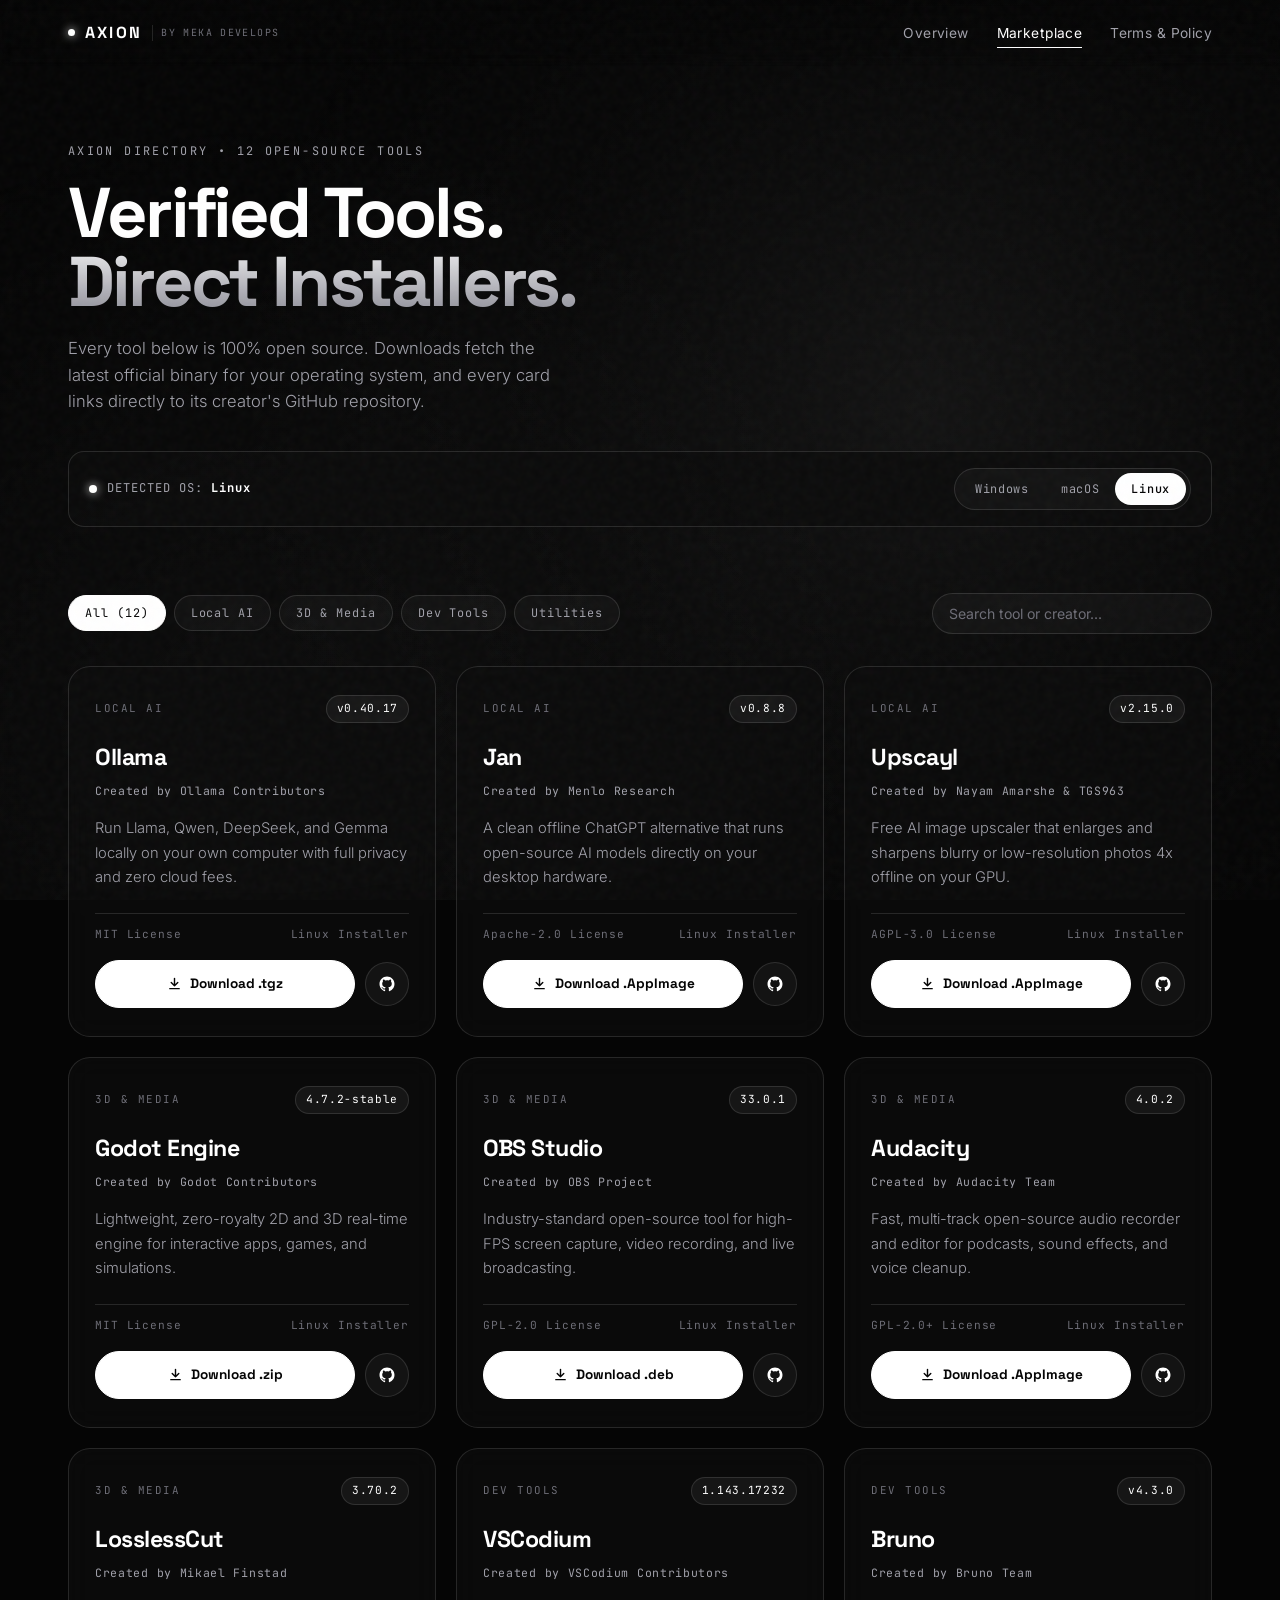
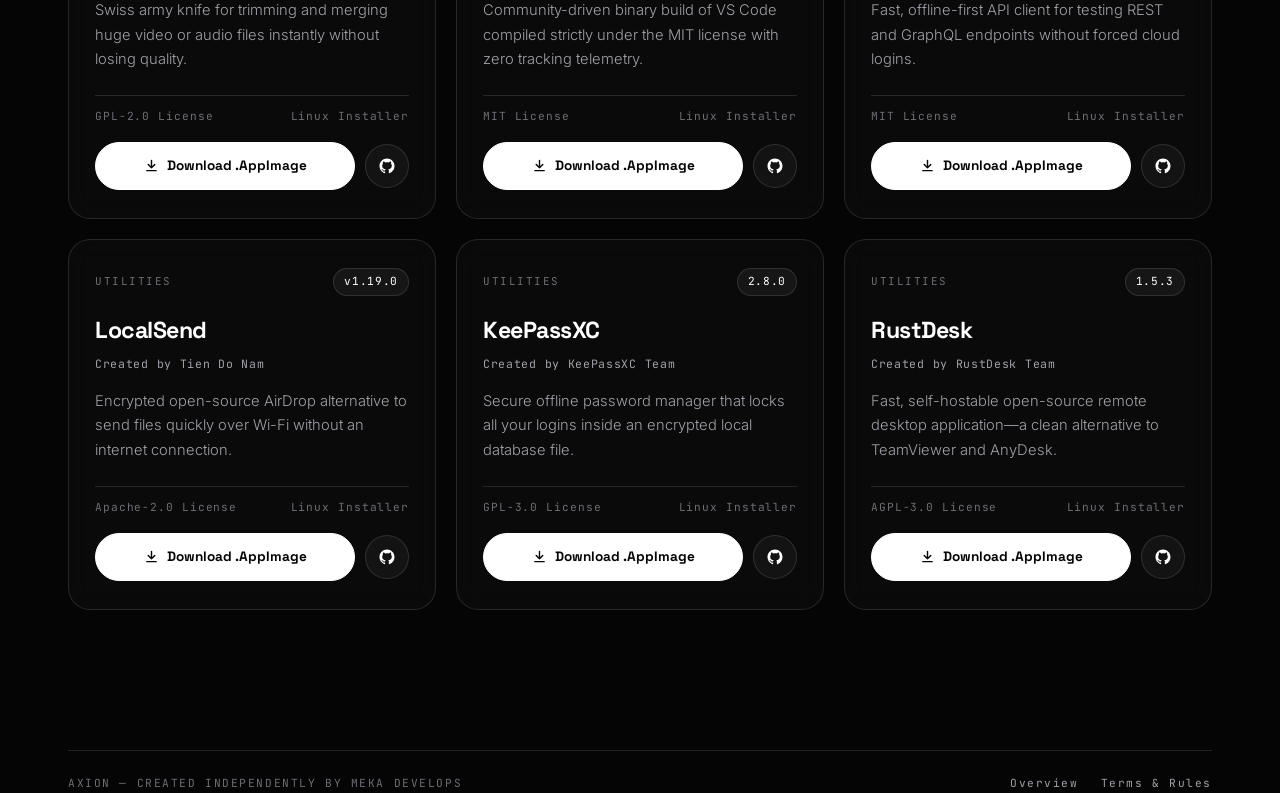
==== commit 63807b2b: "Update marketplace description and tool counts" ====
--- a/marketplace.html
+++ b/marketplace.html
@@ -5,7 +5,7 @@
   <meta name="viewport" content="width=device-width, initial-scale=1.0">
   <meta name="theme-color" content="#050505">
   <title>Marketplace — AXION Open-Source Software | Meka Develops</title>
-  <meta name="description" content="Download verified open-source tools directly for Windows, macOS, and Linux with live latest versions and creator GitHub links.">
+  <meta name="description" content="Download 12 verified open-source tools directly for Windows, macOS, and Linux with live latest versions and creator GitHub links.">
 
   <link rel="icon" type="image/svg+xml" href="data:image/svg+xml,%3Csvg xmlns='http://www.w3.org/2000/svg' viewBox='0 0 64 64'%3E%3Crect width='64' height='64' rx='16' fill='%23050505'/%3E%3Crect x='14' y='22' width='36' height='20' rx='10' fill='%23ffffff'/%3E%3Crect x='18' y='26' width='28' height='12' rx='6' fill='%23050505'/%3E%3Ccircle cx='26' cy='32' r='2.5' fill='%23ffffff'/%3E%3Ccircle cx='38' cy='32' r='2.5' fill='%23ffffff'/%3E%3C/svg%3E">
 
@@ -41,7 +41,7 @@
   <main id="main-content">
     <section class="page-hero">
       <div class="container">
-        <p class="eyebrow hero-animate">AXION DIRECTORY • OPEN-SOURCE SOFTWARE</p>
+        <p class="eyebrow hero-animate">AXION DIRECTORY • 12 OPEN-SOURCE TOOLS</p>
         <h1 class="page-hero-title hero-animate">Verified Tools.<br>Direct Installers.</h1>
         <p class="hero-subtitle hero-animate">
           Every tool below is 100% open source. Downloads fetch the latest official binary for your operating system, and every card links directly to its creator's GitHub repository.
@@ -68,9 +68,10 @@
         <!-- Category Filters & Search -->
         <div class="marketplace-controls">
           <div class="category-tabs" role="group" aria-label="Filter software by category">
-            <button type="button" class="cat-tab is-active" data-category="all" data-cursor="button">All Tools</button>
+            <button type="button" class="cat-tab is-active" data-category="all" data-cursor="button">All (12)</button>
             <button type="button" class="cat-tab" data-category="ai" data-cursor="button">Local AI</button>
             <button type="button" class="cat-tab" data-category="media" data-cursor="button">3D &amp; Media</button>
+            <button type="button" class="cat-tab" data-category="dev" data-cursor="button">Dev Tools</button>
             <button type="button" class="cat-tab" data-category="utils" data-cursor="button">Utilities</button>
           </div>
 
@@ -85,7 +86,7 @@
           </div>
         </div>
 
-        <!-- Open-Source Tool Cards Grid -->
+        <!-- Open-Source Tool Cards Grid (12 Verified Tools) -->
         <div class="tools-grid">
           <!-- 1. Ollama -->
           <article class="tool-card reveal" data-tool-id="ollama" data-category="ai">
@@ -147,7 +148,37 @@
             </div>
           </article>
 
-          <!-- 3. Godot Engine -->
+          <!-- 3. Upscayl -->
+          <article class="tool-card reveal" data-tool-id="upscayl" data-category="ai">
+            <div class="tool-top">
+              <span class="tool-category">Local AI</span>
+              <span class="version-badge">v2.15.0</span>
+            </div>
+            <h2 class="tool-name">Upscayl</h2>
+            <p class="tool-creator">Created by Nayam Amarshe &amp; TGS963</p>
+            <p class="tool-desc">
+              Free AI image upscaler that enlarges and sharpens blurry or low-resolution photos 4x offline on your GPU.
+            </p>
+            <div class="tool-meta-row">
+              <span>AGPL-3.0 License</span>
+              <span class="tool-os-target">Windows Installer</span>
+            </div>
+            <div class="tool-actions">
+              <a href="https://github.com/upscayl/upscayl/releases/download/v2.15.0/upscayl-2.15.0-win.exe" class="tool-download-btn" data-cursor="button">
+                <svg width="15" height="15" viewBox="0 0 16 16" fill="none" aria-hidden="true">
+                  <path d="M8 2.5V10.5M8 10.5L11.5 7M8 10.5L4.5 7M3 13.5H13" stroke="currentColor" stroke-width="1.5" stroke-linecap="round" stroke-linejoin="round"/>
+                </svg>
+                <span class="dl-label">Download .exe</span>
+              </a>
+              <a href="https://github.com/upscayl/upscayl" target="_blank" rel="noopener noreferrer" class="tool-github-btn" aria-label="View Upscayl on GitHub" title="View source on GitHub" data-cursor="button">
+                <svg width="18" height="18" viewBox="0 0 24 24" fill="currentColor" aria-hidden="true">
+                  <path d="M12 2C6.477 2 2 6.484 2 12.017c0 4.425 2.865 8.18 6.839 9.504.5.092.682-.217.682-.483 0-.237-.008-.868-.013-1.703-2.782.605-3.369-1.343-3.369-1.343-.454-1.158-1.11-1.466-1.11-1.466-.908-.62.069-.608.069-.608 1.003.07 1.53 1.032 1.53 1.032.892 1.53 2.341 1.088 2.91.832.092-.647.35-1.088.636-1.338-2.22-.253-4.555-1.113-4.555-4.951 0-1.093.39-1.988 1.029-2.688-.103-.253-.446-1.272.098-2.65 0 0 .84-.27 2.75 1.026A9.564 9.564 0 0112 6.844c.85.004 1.705.115 2.504.337 1.909-1.296 2.747-1.027 2.747-1.027.546 1.379.202 2.398.1 2.651.64.7 1.028 1.595 1.028 2.688 0 3.848-2.339 4.695-4.566 4.943.359.309.678.92.678 1.855 0 1.338-.012 2.419-.012 2.747 0 .268.18.58.688.482A10.019 10.019 0 0022 12.017C22 6.484 17.522 2 12 2z"/>
+                </svg>
+              </a>
+            </div>
+          </article>
+
+          <!-- 4. Godot Engine -->
           <article class="tool-card reveal" data-tool-id="godot" data-category="media">
             <div class="tool-top">
               <span class="tool-category">3D &amp; Media</span>
@@ -177,7 +208,7 @@
             </div>
           </article>
 
-          <!-- 4. OBS Studio -->
+          <!-- 5. OBS Studio -->
           <article class="tool-card reveal" data-tool-id="obs" data-category="media">
             <div class="tool-top">
               <span class="tool-category">3D &amp; Media</span>
@@ -207,7 +238,7 @@
             </div>
           </article>
 
-          <!-- 5. Audacity -->
+          <!-- 6. Audacity -->
           <article class="tool-card reveal" data-tool-id="audacity" data-category="media">
             <div class="tool-top">
               <span class="tool-category">3D &amp; Media</span>
@@ -237,7 +268,97 @@
             </div>
           </article>
 
-          <!-- 6. LocalSend -->
+          <!-- 7. LosslessCut -->
+          <article class="tool-card reveal" data-tool-id="losslesscut" data-category="media">
+            <div class="tool-top">
+              <span class="tool-category">3D &amp; Media</span>
+              <span class="version-badge">3.70.2</span>
+            </div>
+            <h2 class="tool-name">LosslessCut</h2>
+            <p class="tool-creator">Created by Mikael Finstad</p>
+            <p class="tool-desc">
+              Swiss army knife for trimming and merging huge video or audio files instantly without losing quality.
+            </p>
+            <div class="tool-meta-row">
+              <span>GPL-2.0 License</span>
+              <span class="tool-os-target">Windows Installer</span>
+            </div>
+            <div class="tool-actions">
+              <a href="https://github.com/mifi/lossless-cut/releases/latest" class="tool-download-btn" data-cursor="button">
+                <svg width="15" height="15" viewBox="0 0 16 16" fill="none" aria-hidden="true">
+                  <path d="M8 2.5V10.5M8 10.5L11.5 7M8 10.5L4.5 7M3 13.5H13" stroke="currentColor" stroke-width="1.5" stroke-linecap="round" stroke-linejoin="round"/>
+                </svg>
+                <span class="dl-label">Download .7z</span>
+              </a>
+              <a href="https://github.com/mifi/lossless-cut" target="_blank" rel="noopener noreferrer" class="tool-github-btn" aria-label="View LosslessCut on GitHub" title="View source on GitHub" data-cursor="button">
+                <svg width="18" height="18" viewBox="0 0 24 24" fill="currentColor" aria-hidden="true">
+                  <path d="M12 2C6.477 2 2 6.484 2 12.017c0 4.425 2.865 8.18 6.839 9.504.5.092.682-.217.682-.483 0-.237-.008-.868-.013-1.703-2.782.605-3.369-1.343-3.369-1.343-.454-1.158-1.11-1.466-1.11-1.466-.908-.62.069-.608.069-.608 1.003.07 1.53 1.032 1.53 1.032.892 1.53 2.341 1.088 2.91.832.092-.647.35-1.088.636-1.338-2.22-.253-4.555-1.113-4.555-4.951 0-1.093.39-1.988 1.029-2.688-.103-.253-.446-1.272.098-2.65 0 0 .84-.27 2.75 1.026A9.564 9.564 0 0112 6.844c.85.004 1.705.115 2.504.337 1.909-1.296 2.747-1.027 2.747-1.027.546 1.379.202 2.398.1 2.651.64.7 1.028 1.595 1.028 2.688 0 3.848-2.339 4.695-4.566 4.943.359.309.678.92.678 1.855 0 1.338-.012 2.419-.012 2.747 0 .268.18.58.688.482A10.019 10.019 0 0022 12.017C22 6.484 17.522 2 12 2z"/>
+                </svg>
+              </a>
+            </div>
+          </article>
+
+          <!-- 8. VSCodium -->
+          <article class="tool-card reveal" data-tool-id="vscodium" data-category="dev">
+            <div class="tool-top">
+              <span class="tool-category">Dev Tools</span>
+              <span class="version-badge">1.143.17232</span>
+            </div>
+            <h2 class="tool-name">VSCodium</h2>
+            <p class="tool-creator">Created by VSCodium Contributors</p>
+            <p class="tool-desc">
+              Community-driven binary build of VS Code compiled strictly under the MIT license with zero tracking telemetry.
+            </p>
+            <div class="tool-meta-row">
+              <span>MIT License</span>
+              <span class="tool-os-target">Windows Installer</span>
+            </div>
+            <div class="tool-actions">
+              <a href="https://github.com/VSCodium/vscodium/releases/download/1.143.17232/VSCodiumUserSetup-x64-1.143.17232.exe" class="tool-download-btn" data-cursor="button">
+                <svg width="15" height="15" viewBox="0 0 16 16" fill="none" aria-hidden="true">
+                  <path d="M8 2.5V10.5M8 10.5L11.5 7M8 10.5L4.5 7M3 13.5H13" stroke="currentColor" stroke-width="1.5" stroke-linecap="round" stroke-linejoin="round"/>
+                </svg>
+                <span class="dl-label">Download .exe</span>
+              </a>
+              <a href="https://github.com/VSCodium/vscodium" target="_blank" rel="noopener noreferrer" class="tool-github-btn" aria-label="View VSCodium on GitHub" title="View source on GitHub" data-cursor="button">
+                <svg width="18" height="18" viewBox="0 0 24 24" fill="currentColor" aria-hidden="true">
+                  <path d="M12 2C6.477 2 2 6.484 2 12.017c0 4.425 2.865 8.18 6.839 9.504.5.092.682-.217.682-.483 0-.237-.008-.868-.013-1.703-2.782.605-3.369-1.343-3.369-1.343-.454-1.158-1.11-1.466-1.11-1.466-.908-.62.069-.608.069-.608 1.003.07 1.53 1.032 1.53 1.032.892 1.53 2.341 1.088 2.91.832.092-.647.35-1.088.636-1.338-2.22-.253-4.555-1.113-4.555-4.951 0-1.093.39-1.988 1.029-2.688-.103-.253-.446-1.272.098-2.65 0 0 .84-.27 2.75 1.026A9.564 9.564 0 0112 6.844c.85.004 1.705.115 2.504.337 1.909-1.296 2.747-1.027 2.747-1.027.546 1.379.202 2.398.1 2.651.64.7 1.028 1.595 1.028 2.688 0 3.848-2.339 4.695-4.566 4.943.359.309.678.92.678 1.855 0 1.338-.012 2.419-.012 2.747 0 .268.18.58.688.482A10.019 10.019 0 0022 12.017C22 6.484 17.522 2 12 2z"/>
+                </svg>
+              </a>
+            </div>
+          </article>
+
+          <!-- 9. Bruno -->
+          <article class="tool-card reveal" data-tool-id="bruno" data-category="dev">
+            <div class="tool-top">
+              <span class="tool-category">Dev Tools</span>
+              <span class="version-badge">v4.3.0</span>
+            </div>
+            <h2 class="tool-name">Bruno</h2>
+            <p class="tool-creator">Created by Bruno Team</p>
+            <p class="tool-desc">
+              Fast, offline-first API client for testing REST and GraphQL endpoints without forced cloud logins.
+            </p>
+            <div class="tool-meta-row">
+              <span>MIT License</span>
+              <span class="tool-os-target">Windows Installer</span>
+            </div>
+            <div class="tool-actions">
+              <a href="https://github.com/usebruno/bruno/releases/latest" class="tool-download-btn" data-cursor="button">
+                <svg width="15" height="15" viewBox="0 0 16 16" fill="none" aria-hidden="true">
+                  <path d="M8 2.5V10.5M8 10.5L11.5 7M8 10.5L4.5 7M3 13.5H13" stroke="currentColor" stroke-width="1.5" stroke-linecap="round" stroke-linejoin="round"/>
+                </svg>
+                <span class="dl-label">Download .exe</span>
+              </a>
+              <a href="https://github.com/usebruno/bruno" target="_blank" rel="noopener noreferrer" class="tool-github-btn" aria-label="View Bruno on GitHub" title="View source on GitHub" data-cursor="button">
+                <svg width="18" height="18" viewBox="0 0 24 24" fill="currentColor" aria-hidden="true">
+                  <path d="M12 2C6.477 2 2 6.484 2 12.017c0 4.425 2.865 8.18 6.839 9.504.5.092.682-.217.682-.483 0-.237-.008-.868-.013-1.703-2.782.605-3.369-1.343-3.369-1.343-.454-1.158-1.11-1.466-1.11-1.466-.908-.62.069-.608.069-.608 1.003.07 1.53 1.032 1.53 1.032.892 1.53 2.341 1.088 2.91.832.092-.647.35-1.088.636-1.338-2.22-.253-4.555-1.113-4.555-4.951 0-1.093.39-1.988 1.029-2.688-.103-.253-.446-1.272.098-2.65 0 0 .84-.27 2.75 1.026A9.564 9.564 0 0112 6.844c.85.004 1.705.115 2.504.337 1.909-1.296 2.747-1.027 2.747-1.027.546 1.379.202 2.398.1 2.651.64.7 1.028 1.595 1.028 2.688 0 3.848-2.339 4.695-4.566 4.943.359.309.678.92.678 1.855 0 1.338-.012 2.419-.012 2.747 0 .268.18.58.688.482A10.019 10.019 0 0022 12.017C22 6.484 17.522 2 12 2z"/>
+                </svg>
+              </a>
+            </div>
+          </article>
+
+          <!-- 10. LocalSend -->
           <article class="tool-card reveal" data-tool-id="localsend" data-category="utils">
             <div class="tool-top">
               <span class="tool-category">Utilities</span>
@@ -260,6 +381,66 @@
                 <span class="dl-label">Download .exe</span>
               </a>
               <a href="https://github.com/localsend/localsend" target="_blank" rel="noopener noreferrer" class="tool-github-btn" aria-label="View LocalSend on GitHub" title="View source on GitHub" data-cursor="button">
+                <svg width="18" height="18" viewBox="0 0 24 24" fill="currentColor" aria-hidden="true">
+                  <path d="M12 2C6.477 2 2 6.484 2 12.017c0 4.425 2.865 8.18 6.839 9.504.5.092.682-.217.682-.483 0-.237-.008-.868-.013-1.703-2.782.605-3.369-1.343-3.369-1.343-.454-1.158-1.11-1.466-1.11-1.466-.908-.62.069-.608.069-.608 1.003.07 1.53 1.032 1.53 1.032.892 1.53 2.341 1.088 2.91.832.092-.647.35-1.088.636-1.338-2.22-.253-4.555-1.113-4.555-4.951 0-1.093.39-1.988 1.029-2.688-.103-.253-.446-1.272.098-2.65 0 0 .84-.27 2.75 1.026A9.564 9.564 0 0112 6.844c.85.004 1.705.115 2.504.337 1.909-1.296 2.747-1.027 2.747-1.027.546 1.379.202 2.398.1 2.651.64.7 1.028 1.595 1.028 2.688 0 3.848-2.339 4.695-4.566 4.943.359.309.678.92.678 1.855 0 1.338-.012 2.419-.012 2.747 0 .268.18.58.688.482A10.019 10.019 0 0022 12.017C22 6.484 17.522 2 12 2z"/>
+                </svg>
+              </a>
+            </div>
+          </article>
+
+          <!-- 11. KeePassXC -->
+          <article class="tool-card reveal" data-tool-id="keepassxc" data-category="utils">
+            <div class="tool-top">
+              <span class="tool-category">Utilities</span>
+              <span class="version-badge">2.8.0</span>
+            </div>
+            <h2 class="tool-name">KeePassXC</h2>
+            <p class="tool-creator">Created by KeePassXC Team</p>
+            <p class="tool-desc">
+              Secure offline password manager that locks all your logins inside an encrypted local database file.
+            </p>
+            <div class="tool-meta-row">
+              <span>GPL-3.0 License</span>
+              <span class="tool-os-target">Windows Installer</span>
+            </div>
+            <div class="tool-actions">
+              <a href="https://github.com/keepassxreboot/keepassxc/releases/latest" class="tool-download-btn" data-cursor="button">
+                <svg width="15" height="15" viewBox="0 0 16 16" fill="none" aria-hidden="true">
+                  <path d="M8 2.5V10.5M8 10.5L11.5 7M8 10.5L4.5 7M3 13.5H13" stroke="currentColor" stroke-width="1.5" stroke-linecap="round" stroke-linejoin="round"/>
+                </svg>
+                <span class="dl-label">Download .msi</span>
+              </a>
+              <a href="https://github.com/keepassxreboot/keepassxc" target="_blank" rel="noopener noreferrer" class="tool-github-btn" aria-label="View KeePassXC on GitHub" title="View source on GitHub" data-cursor="button">
+                <svg width="18" height="18" viewBox="0 0 24 24" fill="currentColor" aria-hidden="true">
+                  <path d="M12 2C6.477 2 2 6.484 2 12.017c0 4.425 2.865 8.18 6.839 9.504.5.092.682-.217.682-.483 0-.237-.008-.868-.013-1.703-2.782.605-3.369-1.343-3.369-1.343-.454-1.158-1.11-1.466-1.11-1.466-.908-.62.069-.608.069-.608 1.003.07 1.53 1.032 1.53 1.032.892 1.53 2.341 1.088 2.91.832.092-.647.35-1.088.636-1.338-2.22-.253-4.555-1.113-4.555-4.951 0-1.093.39-1.988 1.029-2.688-.103-.253-.446-1.272.098-2.65 0 0 .84-.27 2.75 1.026A9.564 9.564 0 0112 6.844c.85.004 1.705.115 2.504.337 1.909-1.296 2.747-1.027 2.747-1.027.546 1.379.202 2.398.1 2.651.64.7 1.028 1.595 1.028 2.688 0 3.848-2.339 4.695-4.566 4.943.359.309.678.92.678 1.855 0 1.338-.012 2.419-.012 2.747 0 .268.18.58.688.482A10.019 10.019 0 0022 12.017C22 6.484 17.522 2 12 2z"/>
+                </svg>
+              </a>
+            </div>
+          </article>
+
+          <!-- 12. RustDesk -->
+          <article class="tool-card reveal" data-tool-id="rustdesk" data-category="utils">
+            <div class="tool-top">
+              <span class="tool-category">Utilities</span>
+              <span class="version-badge">1.5.3</span>
+            </div>
+            <h2 class="tool-name">RustDesk</h2>
+            <p class="tool-creator">Created by RustDesk Team</p>
+            <p class="tool-desc">
+              Fast, self-hostable open-source remote desktop application—a clean alternative to TeamViewer and AnyDesk.
+            </p>
+            <div class="tool-meta-row">
+              <span>AGPL-3.0 License</span>
+              <span class="tool-os-target">Windows Installer</span>
+            </div>
+            <div class="tool-actions">
+              <a href="https://github.com/rustdesk/rustdesk/releases/download/1.5.3/rustdesk-1.5.3-x86_64.exe" class="tool-download-btn" data-cursor="button">
+                <svg width="15" height="15" viewBox="0 0 16 16" fill="none" aria-hidden="true">
+                  <path d="M8 2.5V10.5M8 10.5L11.5 7M8 10.5L4.5 7M3 13.5H13" stroke="currentColor" stroke-width="1.5" stroke-linecap="round" stroke-linejoin="round"/>
+                </svg>
+                <span class="dl-label">Download .exe</span>
+              </a>
+              <a href="https://github.com/rustdesk/rustdesk" target="_blank" rel="noopener noreferrer" class="tool-github-btn" aria-label="View RustDesk on GitHub" title="View source on GitHub" data-cursor="button">
                 <svg width="18" height="18" viewBox="0 0 24 24" fill="currentColor" aria-hidden="true">
                   <path d="M12 2C6.477 2 2 6.484 2 12.017c0 4.425 2.865 8.18 6.839 9.504.5.092.682-.217.682-.483 0-.237-.008-.868-.013-1.703-2.782.605-3.369-1.343-3.369-1.343-.454-1.158-1.11-1.466-1.11-1.466-.908-.62.069-.608.069-.608 1.003.07 1.53 1.032 1.53 1.032.892 1.53 2.341 1.088 2.91.832.092-.647.35-1.088.636-1.338-2.22-.253-4.555-1.113-4.555-4.951 0-1.093.39-1.988 1.029-2.688-.103-.253-.446-1.272.098-2.65 0 0 .84-.27 2.75 1.026A9.564 9.564 0 0112 6.844c.85.004 1.705.115 2.504.337 1.909-1.296 2.747-1.027 2.747-1.027.546 1.379.202 2.398.1 2.651.64.7 1.028 1.595 1.028 2.688 0 3.848-2.339 4.695-4.566 4.943.359.309.678.92.678 1.855 0 1.338-.012 2.419-.012 2.747 0 .268.18.58.688.482A10.019 10.019 0 0022 12.017C22 6.484 17.522 2 12 2z"/>
                 </svg>
